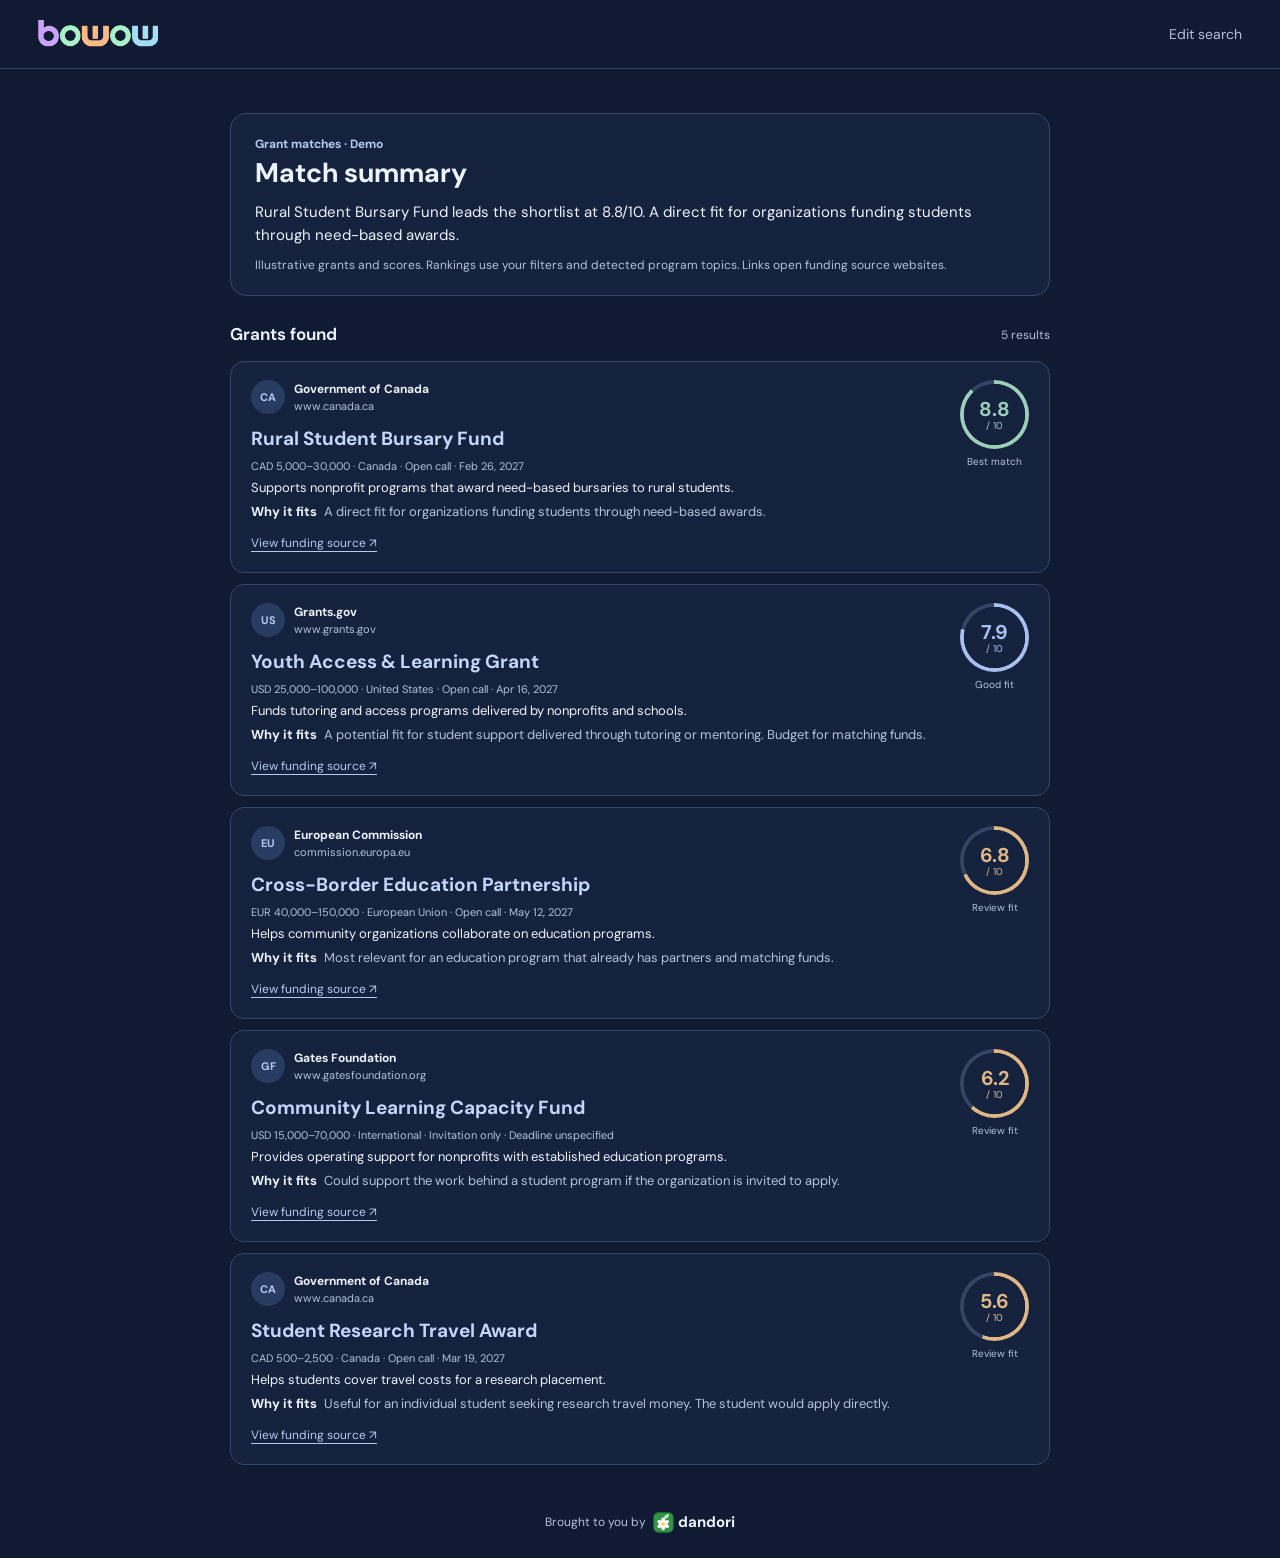
==== results.html @ 0c0155ee "Publish BOWOW prototype" ====
<!doctype html>
<html lang="en">
<head>
<meta charset="utf-8">
<meta name="viewport" content="width=device-width, initial-scale=1">
<meta name="description" content="Ranked BOWOW grant matches">
<title>Grant matches · BOWOW</title>
<link rel="stylesheet" href="https://fonts.googleapis.com/css2?family=DM+Sans:wght@400;500;600;700&amp;display=swap">
<link rel="stylesheet" href="style.css">
<script src="results.js" defer></script>
</head>
<body>
<header class="top results-top">
<a class="small-logo" href="./"><img src="logo.png" alt="BOWOW home"></a>
<a id="edit-search" href="./">Edit search</a>
</header>
<main class="results-page">
  <section class="overview" aria-labelledby="overview-title">
    <p class="eyebrow">Grant matches · Demo</p>
    <h1 id="overview-title">Match summary</h1>
    <p id="match-summary"></p>
    <p class="note">Illustrative grants and scores. Rankings use your filters and detected program topics. Links open funding source websites.</p>
  </section>
  <section class="matches" aria-labelledby="matches-title">
    <div class="section-head"><h2 id="matches-title">Grants found</h2><span id="match-count"></span></div>
    <div id="result-list"></div>
  </section>
</main>
<footer><span>Brought to you by</span><span class="dandori"><img src="dandori-flower.svg" alt="">dandori</span></footer>
</body>
</html>
---- style.css ----
:root{color-scheme:dark;--bg:#101a33;--panel:#15223e;--field:#1b2b4b;--line:#364766;--text:#edf3ff;--muted:#b4c1d9;--accent:#b8c9ee;--ink:#182742}
*{box-sizing:border-box}
body{margin:0;background:var(--bg);color:var(--text);font:15px/1.5 "DM Sans",Arial,sans-serif}
button,input,select,textarea{font:inherit}
a{color:inherit;text-underline-offset:4px}
button{cursor:pointer}
button:focus-visible,a:focus-visible,input:focus-visible,select:focus-visible,textarea:focus-visible,summary:focus-visible{outline:2px solid var(--accent);outline-offset:3px}
.top{padding:20px clamp(18px,3vw,44px);display:flex;align-items:center;justify-content:space-between;font-size:14px;color:var(--muted)}
main{width:min(1040px,calc(100% - 36px));margin:auto}
.hero{text-align:center;padding-top:clamp(42px,9vh,104px)}
h1{width:min(360px,74vw);aspect-ratio:4.55;margin:0 auto 10px;overflow:hidden;display:grid;place-items:center}
h1 img{width:134%;max-width:none;height:auto;grid-area:1/1;mix-blend-mode:lighten}
.tagline{margin:12px 0 29px;color:var(--muted);font-size:16px}
.supporting-upload{margin-top:12px;display:flex;align-items:center;gap:12px;min-height:60px;padding:9px 13px;background:var(--panel);border:1px dashed #536789;border-radius:13px}
.supporting-upload.is-over{background:#243656;border-color:var(--accent)}
.supporting-upload strong{font-size:13px;font-weight:600}
.supporting-upload button{margin-left:auto;flex-shrink:0;font-size:12px;padding:6px 10px}
.note,.card p{color:var(--muted)}
.upload-icon,.icon{display:grid;place-items:center;background:#243656;color:var(--accent);border-radius:11px}
.upload-icon{width:32px;height:32px;font-size:18px;flex-shrink:0}
button{border:1px solid transparent;border-radius:10px;padding:9px 14px;font-weight:650}
.primary{background:var(--accent);color:var(--ink)}
.primary:hover{background:#d2defa}
.primary span{margin-left:5px}
.secondary{background:#253656;color:var(--text);border-color:#435478}
.secondary:hover{background:#304363}
input:not([type=file]),textarea,select{display:block;width:100%;background:#101c34;border:1px solid var(--line);color:var(--text);border-radius:8px;padding:8px 10px;min-width:0}
input::placeholder,textarea::placeholder{color:#9aabc9}
.note{font-size:12px;margin:10px 0 0}
.panel{margin-top:31px}
.section-head,.filter-actions{display:flex;align-items:center;gap:16px}
.section-head{justify-content:space-between;margin-bottom:13px}
h2{font-size:17px;margin:0;font-weight:670}
.section-head>span,.optional{color:var(--muted);font-size:12px}
.cards{display:grid;grid-template-columns:repeat(4,minmax(0,1fr));gap:12px}
.card{display:flex;flex-direction:column;min-width:0;background:var(--panel);border:1px solid var(--line);border-radius:13px;padding:14px}
.icon{width:30px;height:30px;font-size:17px}
h3{margin:10px 0 3px;font-size:14px}
.card p{font-size:12px;margin:0 0 14px}
.card label{font-size:11px;color:var(--muted);margin-top:auto;margin-bottom:3px}
.card input,.card textarea{font-size:12px}
.card textarea{resize:vertical}
.attachment{margin-top:auto}
.attachment button{background:none;padding:7px 0 0;color:var(--accent);font-size:12px}
.files{list-style:none;padding:0;margin:0;display:flex;flex-wrap:wrap;gap:5px;text-align:left}
.files:not(:empty){margin-top:8px}
.files li{min-width:0;max-width:100%;display:flex;align-items:center;gap:5px;font-size:11px;background:#243656;border-radius:6px;padding:1px 5px 1px 8px}
.files li span{overflow:hidden;text-overflow:ellipsis;white-space:nowrap}
.files button{padding:0 4px;background:transparent;color:var(--text)}
.filters{border:1px solid var(--line);border-radius:13px;background:var(--panel)}
.filters summary{display:flex;align-items:center;gap:8px;cursor:pointer;padding:13px 15px;font-weight:650}
.filters summary::before{content:'+';color:var(--accent)}
.filters[open] summary::before{content:'−'}
.optional{margin-left:auto;font-weight:400}
.filter-grid{display:grid;grid-template-columns:repeat(4,minmax(0,1fr));gap:12px;padding:0 15px 15px}
.filter-grid label{font-size:12px;color:var(--muted)}
.filter-grid label>*{margin-top:3px}
.filter-actions{justify-content:flex-end;padding:0 15px 15px}
footer{display:flex;justify-content:center;flex-wrap:wrap;gap:14px;color:var(--muted);font-size:12px;padding:35px 18px 25px}
@media(max-width:760px){.cards,.filter-grid{grid-template-columns:repeat(2,minmax(0,1fr))}}
@media(max-width:420px){.cards{grid-template-columns:1fr}.supporting-upload{flex-wrap:wrap}.supporting-upload strong{flex:1}.supporting-upload button{margin-left:44px}.optional{font-size:10px}}
h1{position:relative;display:block}
h1 img{position:absolute;left:50%;top:50%;transform:translate(-50%,-50%)}
.nav-link{background:none;color:var(--muted);border:0;padding:3px 0;font-weight:500}
.nav-link:hover{text-decoration:underline;text-underline-offset:4px}
.icon svg{width:18px;height:18px}
.file-status:empty{display:none}
footer{align-items:center;gap:7px}
.dandori{display:inline-flex;align-items:center;gap:4px;color:var(--text);font-weight:700;font-size:15px}
.dandori img{width:21px;height:21px}
dialog{width:min(420px,calc(100% - 32px));border:1px solid var(--line);border-radius:14px;padding:20px;background:var(--panel);color:var(--text)}
dialog::backdrop{background:#080e1ac9}
dialog p{color:var(--muted)}
dialog form{display:flex;justify-content:flex-end;margin-top:15px}
.source-links{display:grid;gap:9px;margin:14px 0}
.source-links a{color:var(--accent)}

.search-action{display:flex;justify-content:center;margin-top:17px}
.search-action button{padding-inline:22px}
.results-top{border-bottom:1px solid var(--line)}
.results-top a{text-decoration:none}
.results-top a:hover{text-decoration:underline}
.small-logo{width:120px;height:28px;position:relative;overflow:hidden;display:block}
.small-logo img{position:absolute;width:134%;left:50%;top:50%;transform:translate(-50%,-50%);mix-blend-mode:lighten}
.results-page{width:min(820px,calc(100% - 36px));padding-top:44px}
.overview{background:var(--panel);border:1px solid var(--line);border-radius:16px;padding:21px 24px}
.overview h1{position:static;width:auto;aspect-ratio:auto;margin:4px 0 0;overflow:visible;font-size:27px;line-height:1.2}
.eyebrow{margin:0;color:var(--accent);font-size:12px;font-weight:700}
#match-summary{margin:12px 0 0}
.matches{margin-top:26px}
.grant-card{display:grid;grid-template-columns:minmax(0,1fr) auto;gap:16px;background:var(--panel);border:1px solid var(--line);border-radius:14px;padding:18px 20px;margin-bottom:11px}
.provider{display:flex;align-items:center;gap:9px}
.provider-mark{display:grid;place-items:center;width:34px;height:34px;border-radius:50%;background:#283b61;color:var(--accent);font-weight:700;font-size:11px}
.provider strong,.provider-domain{display:block;font-size:12px}
.provider-domain,.grant-meta{color:var(--muted);font-size:11px}
.grant-card h3{margin:11px 0 4px;color:#c5d5fa;font-size:19px}
.grant-card p{margin:4px 0}
.grant-description,.grant-fit{font-size:13px}
.grant-fit{color:var(--muted)}
.grant-fit strong{color:var(--text);margin-right:4px}
.grant-link{display:inline-block;color:var(--accent);font-size:12px;margin-top:9px}
.grant-score{display:grid;align-content:start;justify-items:center;gap:5px}
.score-ring{--score-color:#e0b685;width:69px;aspect-ratio:1;border-radius:50%;display:grid;place-content:center;text-align:center;line-height:1.1;color:var(--score-color);background:radial-gradient(closest-side,var(--panel) 88%,transparent 90% 100%),conic-gradient(var(--score-color) var(--rating),#354462 0)}
.score-ring strong{font-size:20px}
.score-ring span,.score-label{font-size:10px}
.score-label{color:var(--muted)}
.score-ring.strong-fit{--score-color:#9bcfb8}
.score-ring.good-fit{--score-color:#a9bff0}
@media(max-width:465px){.grant-card{padding:13px;gap:8px}.score-ring{width:55px}.score-ring strong{font-size:16px}.overview{padding:17px}.results-page{padding-top:28px}}

.provider-mark img{width:20px;height:20px;object-fit:contain}
.grant-misses{color:#e0b685;font-size:12px}
.grant-misses strong{margin-right:4px}
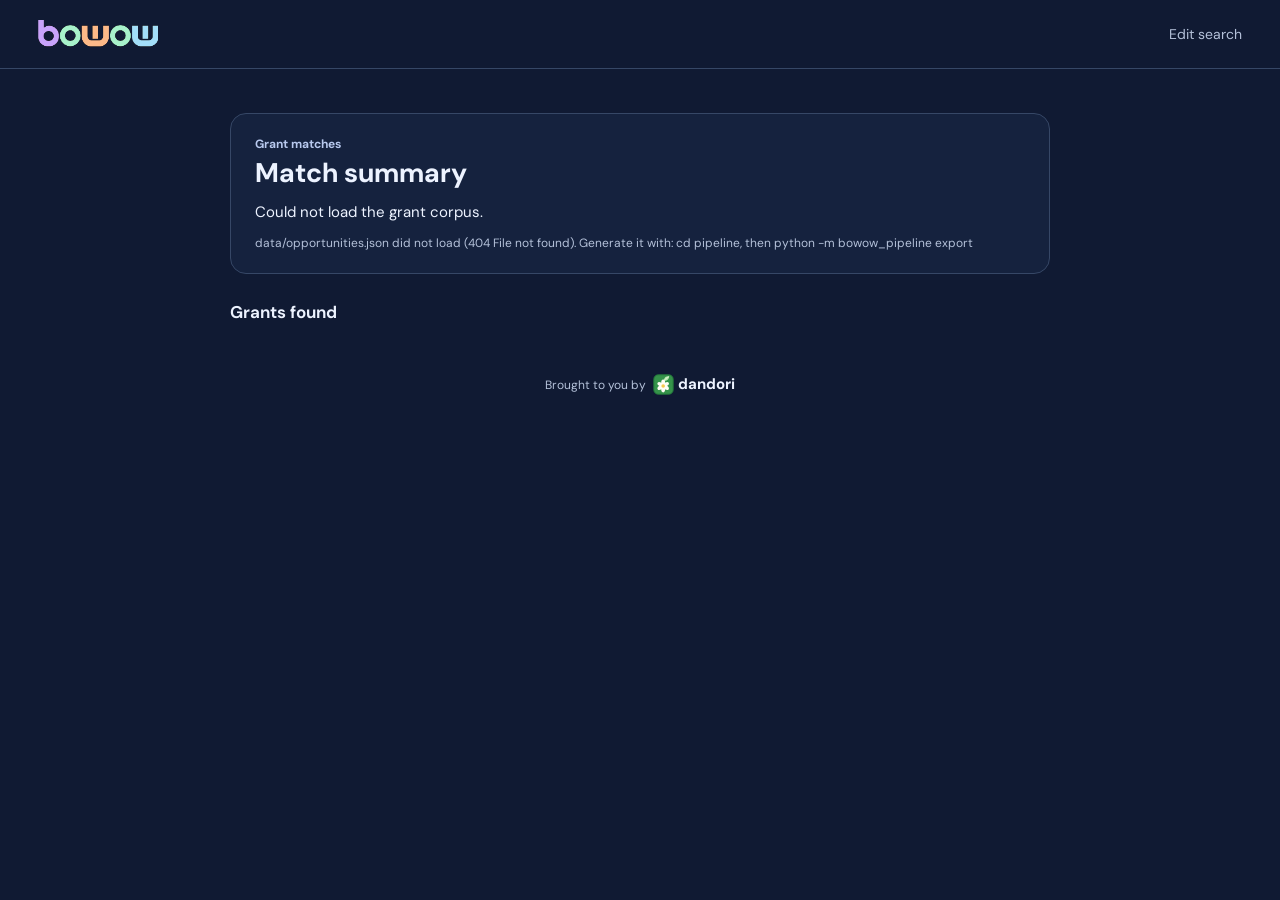
==== commit 4caf881f: "Add grant ingestion pipeline and wire results page to live data Replaces the prototype's five hardco" ====
--- a/results.html
+++ b/results.html
@@ -16,10 +16,10 @@
 </header>
 <main class="results-page">
   <section class="overview" aria-labelledby="overview-title">
-    <p class="eyebrow">Grant matches · Demo</p>
+    <p class="eyebrow">Grant matches</p>
     <h1 id="overview-title">Match summary</h1>
     <p id="match-summary"></p>
-    <p class="note">Illustrative grants and scores. Rankings use your filters and detected program topics. Links open funding source websites.</p>
+    <p class="note" id="corpus-note"></p>
   </section>
   <section class="matches" aria-labelledby="matches-title">
     <div class="section-head"><h2 id="matches-title">Grants found</h2><span id="match-count"></span></div>
--- a/style.css
+++ b/style.css
@@ -111,3 +111,14 @@
 .provider-mark img{width:20px;height:20px;object-fit:contain}
 .grant-misses{color:#e0b685;font-size:12px}
 .grant-misses strong{margin-right:4px}
+
+/* Unknown eligibility is its own state, visually distinct from a miss.
+   A missed filter is amber because the grant is wrong for the user; an
+   unverifiable one is blue-grey because the gap is in our data, not in
+   their fit, and the two call for different actions. */
+.grant-unknown{color:#9fb4d8;font-size:12px}
+.grant-unknown strong{margin-right:4px}
+.score-ring.unsure-fit{--score-color:#9fb4d8}
+.grant-flags{display:flex;flex-wrap:wrap;gap:6px;margin:2px 0 0}
+.flag{font-size:11px;color:var(--muted);border:1px solid #2f3f5f;border-radius:999px;padding:2px 8px}
+.flag.warn{color:#e0b685;border-color:#54452f}
